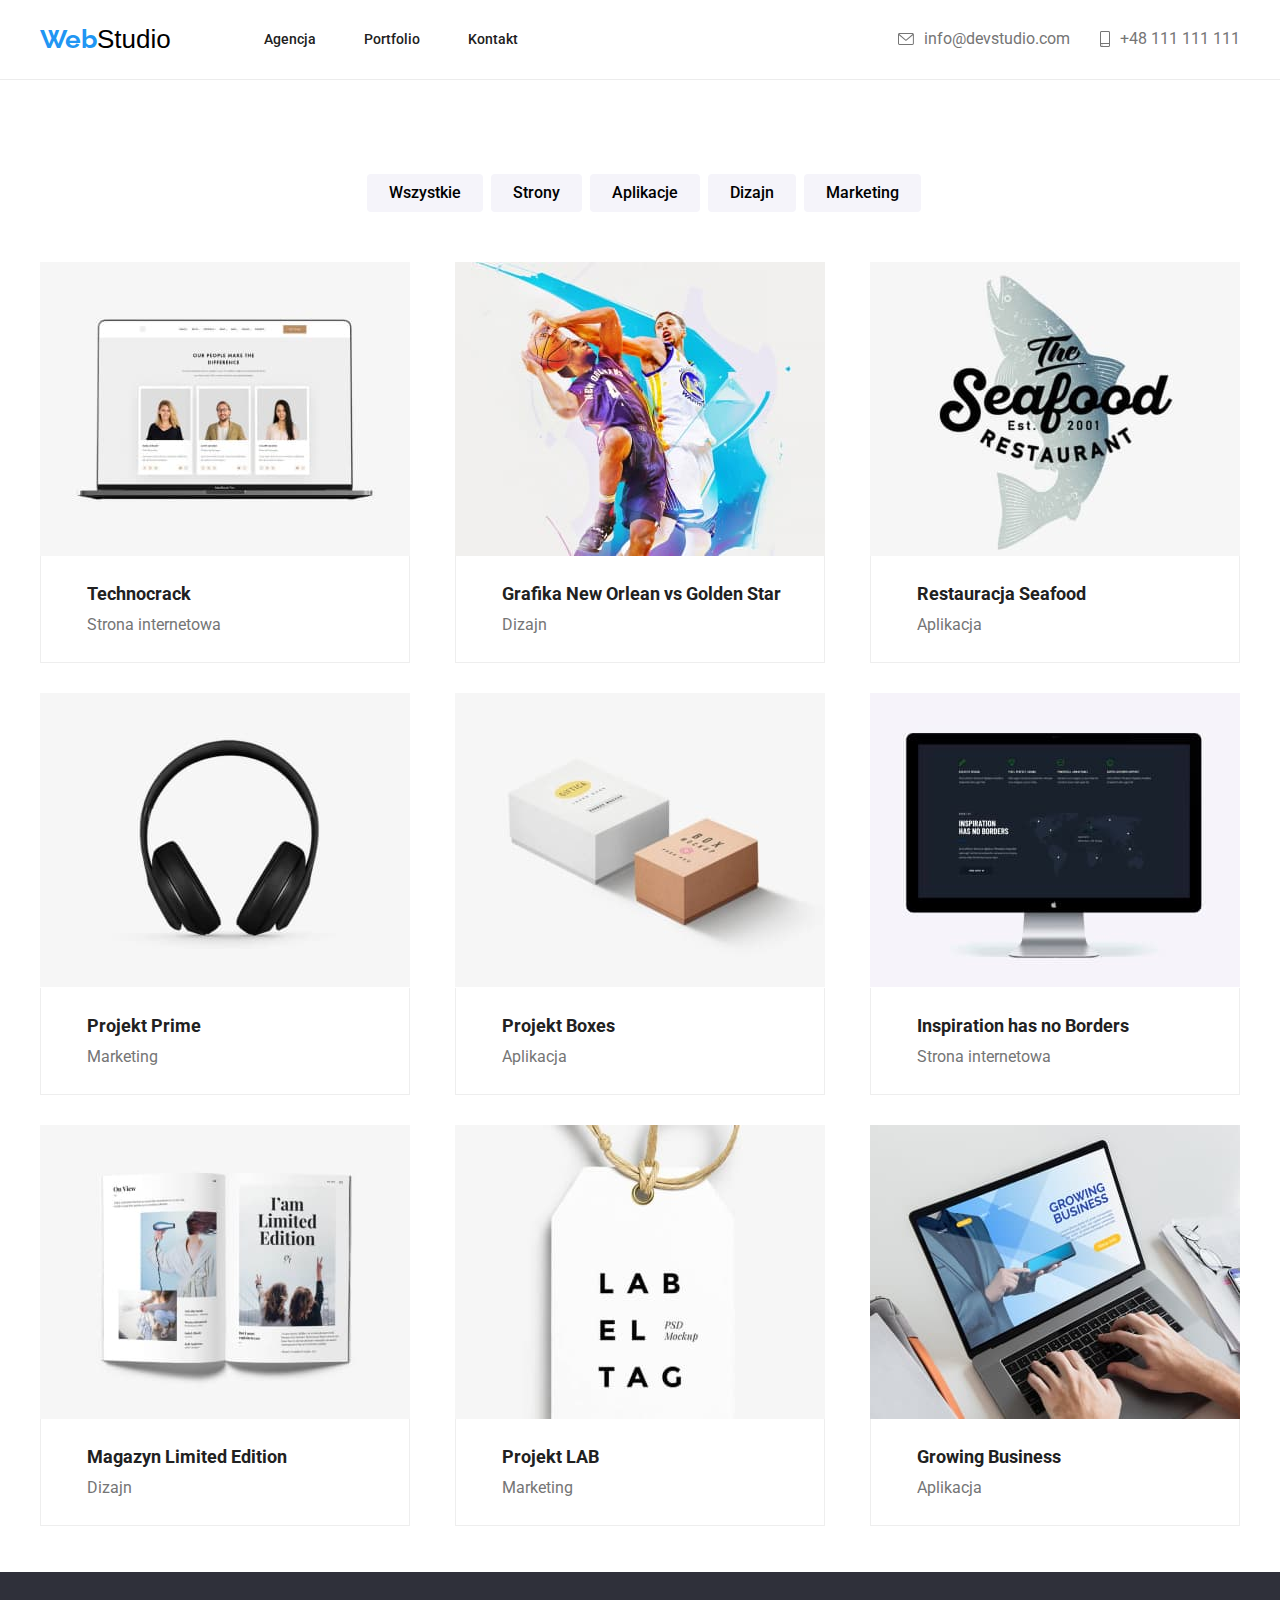
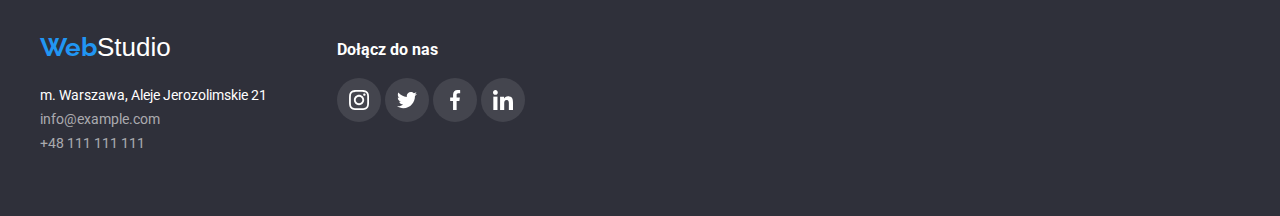
==== portfolio.html @ 2c004199 "clone" ====
<!DOCTYPE html>
<html lang="en">
  <head>
    <meta charset="UTF-8" />
    <meta http-equiv="X-UA-Compatible" content="IE=edge" />
    <meta name="viewport" content="width=device-width, initial-scale=1.0" />
    <link
      rel="stylesheet"
      href="https://cdnjs.cloudflare.com/ajax/libs/modern-normalize/1.0.0/modern-normalize.min.css"
    />
    <link rel="stylesheet" href="css/styles.css" />
    <link rel="preconnect" href="https://fonts.googleapis.com" />
    <link rel="preconnect" href="https://fonts.gstatic.com" crossorigin />
    <link
      href="https://fonts.googleapis.com/css2?family=Raleway:wght@700&family=Roboto:wght@400;500;700;900&display=swap"
      rel="stylesheet"
    />
    <title>Portfolio</title>
  </head>
  <body>
    <header class=" flex header-style ">
      <div class=" container flex ">
          <div class="flex">
            <a class="link" href="https://jaceksmyl.github.io/goit-markup-hw-01/"
              ><span class="logo">Web</span
              ><span class="logo-header">Studio</span></a>
            <nav class="flex">
              <ul class="nav-style flex">
                <li><a class="link" href="index.html">Agencja</a></li>
                <li>
                  <a class="link" href="portfolio.html">Portfolio</a>
                </li>
                <li class="link">Kontakt</li>
              </ul>
            </nav>    
          </div>
           <div class="flex">
              <svg class="icon-header flex" width="16" height="12">
                 <use href="./images/sprite-defs.svg#icon-envelope1"></use> 
           </svg>
              <a class="link-item" href="mailto:info@devstudio.com"
                >info@devstudio.com</a
              >
               <svg class="icon-header flex" width="10" height="16">
                 <use href="./images/sprite-defs.svg#icon-smartphone"></use> 
           </svg>
              <a class="link-item" href="tel:+48111111111">+48 111 111 111</a>
        </div>
      </div>
    </header>
    <main>
      <section>
        <div class="container">
          <ul class="menu flex-portfolio">
            <li><button class="buttons" type="button">Wszystkie</button></li>
            <li><button class="buttons" type="button">Strony</button></li>
            <li><button class="buttons" type="button">Aplikacje</button></li>
            <li><button class="buttons" type="button">Dizajn</button></li>
            <li><button class="buttons" type="button">Marketing</button></li>
          </ul>
        </div>
      </section>
      <section >
        <div class="container size-item">
          <ul class="flex flex-wrap">
            <li class="box-shadow">
              <img
                src="images/webside.jpg"
                alt="webside"
                width="370"
                height="294"
              />
              <div class="boxes">
                <h3 class="description">Technocrack</h3>
                <p class="description-item">Strona internetowa</p>
              </div>
            </li>
            <li class="box-shadow">
              <img
                src="images/basket.jpg"
                alt="basket"
                width="370"
                height="294"
              />
              <div class="boxes">
                <h3 class="description">Grafika New Orlean vs Golden Star</h3>
                <p class="description-item">Dizajn</p>
              </div>
            </li>
            <li class="box-shadow">
              <img
                src="images/imgseafood.jpg"
                alt="seafood"
                width="370"
                height="294"
              />
              <div class="boxes">
                <h3 class="description">Restauracja Seafood</h3>
                <p class="description-item">Aplikacja</p>
              </div>
            </li>
            <li class="box-shadow">
              <img
                src="images/imgheadphones.jpg"
                alt="headphones"
                width="370"
                height="294"
              />
              <div class="boxes">
                <h3 class="description">Projekt Prime</h3>
                <p class="description-item">Marketing</p>
              </div>
            </li>
            <li class="box-shadow">
              <img src="images/box.jpg" alt="" width="370" height="294" />
              <div class="boxes">
                <h3 class="description">Projekt Boxes</h3>
                <p class="description-item">Aplikacja</p>
              </div>
            </li>
            <li class="box-shadow">
              <img
                src="images/screen.jpg"
                alt="screen"
                width="370"
                height="294"
              />
              <div class="boxes">
                <h3 class="description">Inspiration has no Borders</h3>
                <p class="description-item">Strona internetowa</p>
              </div>
            </li>
            <li class="box-shadow">
              <img
                src="images/booklet.jpg"
                alt="booklet"
                width="370"
                height="294"
              />
              <div class="boxes">
                <h3 class="description">Magazyn Limited Edition</h3>
                <p class="description-item">Dizajn</p>
              </div>
            </li>
            <li class="box-shadow">
              <img
                src="images/labeltag.jpg"
                alt="lebeltag"
                width="370"
                height="294"
              />
              <div class="boxes">
                <h3 class="description">Projekt LAB</h3>
                <p class="description-item">Marketing</p>
              </div>
            </li>
            <li class="box-shadow">
              <img
                src="images/laptop.jpg"
                alt="laptop"
                width="370"
                height="294"
              />
              <div class="boxes">
                <h3 class="description">Growing Business</h3>
                <p class="description-item">Aplikacja</p>
              </div>
            </li>
          </ul>
        </div>
      </section>
    </main>
    <footer class="footer-color" >
      <div class="container flex-footer">
          <div class="footer-position">
            <a
              class="footer-style-item"
              href="https://jaceksmyl.github.io/goit-markup-hw-01/"
              ><span class="logo">Web</span><span class="logo-item">Studio</span></a
            >
            <address>m. Warszawa, Aleje Jerozolimskie 21</address>
            <a class="contacts" href="mailto:info@example.com">info@example.com</a
            ><br />
            <a class="contacts" href="tel:+48111111111">+48 111 111 111</a>
          </div>
          <div class="footer-position footer-position-item">
            <p class="style">Dołącz do nas </p>
            <a class="icon-footer-item">
              <svg class="icon-footer" >
                  <use href="./images/sprite-defs.svg#icon-instagram"></use>
              </svg>
            </a>
            <a class="icon-footer-item" >
              <svg class="icon-footer">
                <use href="./images/sprite-defs.svg#icon-twitter"></use>
            </svg></a>
            <a class="icon-footer-item" >
              <svg class="icon-footer" >
                <use href="./images/sprite-defs.svg#icon-facebook"></use>
            </svg>
            </a>
            <a class="icon-footer-item" >
              <svg class="icon-footer" >
                <use href="./images/sprite-defs.svg#icon-linkedin"></use>
            </svg></a>
          </div>
      </div>
    </footer>
  </body>
</html>
---- css/styles.css ----
*::before,
*::after {
  box-sizing: border-box;
}

body {
  font-family: "Roboto", "Raleway", sans-serif;
}

.nav-style {
  font-family: "Roboto", sans-serif;
  font-weight: 500;
  font-size: 14px;
  line-height: 1.14;
  width: 254px;
  justify-content: space-between;
  padding: 0px;
  margin-left: 93px;
}
.header-style {
  border-bottom: 1px solid #ececec;
  height: 80px;
}

.link {
  text-decoration: none;
  font-family: "Roboto", sans-serif;
  cursor: pointer;
  color: #212121;
}
.link-item {
  text-decoration: none;
  color: #757575;
  margin-right: 0px;
  display: flex;
  justify-content: center;
  align-items: center;
}
.link-item:hover,
.link-item:hover svg {
  fill: #2196f3;
  color: #2196f3;
  cursor: pointer;
}

.icon-header {
  fill: #757575;
  margin-right: 10px;
  margin-left: 30px;
}

.link:focus,
.link:hover {
  color: rgba(33, 150, 243, 1);
}

.title {
  color: #ffffff;
  height: 600px;
  text-align: center;
  padding-bottom: 94px;
}
.section-background {
  background: #2f303a;
}
.section-backround-item{
  background: #f5f4fa;
}
.background-image {
  background-image: linear-gradient(
      rgba(47, 48, 58, 0.4),
      rgba(47, 48, 58, 0.4)
    ),
    url("../images/overlay.jpg");
  background-repeat: no-repeat;
  background-position: 50% 50%;
  max-width: 1600px;
  margin: 0 auto;
}

.title-text {
  font-weight: 900;
  font-size: 44px;
  line-height: 1.36;
  letter-spacing: 0.06em;
  text-transform: uppercase;
  width: 696px;
  padding-top: 200px;
  border: 0px;
  text-align: center;
  margin: 0 auto;
}

.button {
  margin-top: 30px;
  line-height: 1.875;
  background-color: rgba(33, 150, 243, 1);
  color: rgba(255, 255, 255, 1);
  border-radius: 4px;
  font-weight: 700;
  padding: 10px 41px;
  border: 0px;
}
.button:hover {
  cursor: pointer;
}

.text-list {
  box-sizing: border-box;
}
.title-text-item {
  font-weight: 700;
  font-size: 14px;
  line-height: 1.14;
  color: #212121;
  width: 270px;
}

.text {
  font-size: 14px;
  line-height: 1.714;
  color: #757575;
  width: 270px;
}

.team {
  background: #f5f4fa;
}
.title-secondary {
  font-family: Roboto;
  font-size: 36px;
  font-weight: 700;
  line-height: 1.16;
  letter-spacing: 0.03em;
  color: rgba(33, 33, 33, 1);
  text-align: center;
  margin-bottom: 50px;
  margin-top: 0px;
}

.name {
  font-weight: 500;
  font-size: 16px;
  line-height: 1.187;
  color: rgba(33, 33, 33, 1);
  margin-top: 30px;
}
.position {
  color: rgba(117, 117, 117, 1);
  font-size: 16px;
  line-height: 1.187;
  margin-top: 10px;
}

.footer-style {
  padding-top: 60px;
  height: 252px;
}
.footer-style-item {
  text-decoration: none;
}
.footer-color {
  background: #2f303a;
  display: flex;
}
.logo {
  font-family: "Raleway", sans-serif;
  font-weight: 700;
  font-size: 26px;
  line-height: 1.192;
  color: #2196f3;
}
.logo-item {
  font-family: "Oleo Script", sans-serif;
  font-size: 26px;
  line-height: 1.192;
  color: #ffffff;
}

.logo-header {
  font-family: "Oleo Script", sans-serif;
  font-size: 26px;
  line-height: 1.38;
  color: black;
}

address {
  font-size: 14px;
  line-height: 1.724;
  color: #ffffff;
  padding-top: 20px;
  font-style: normal;
}
.contacts {
  font-size: 14px;
  line-height: 1.724;
  color: rgba(255, 255, 255, 0.6);
  text-decoration: none;
}
.contacts-portfolio {
  font-size: 14px;
  line-height: 1.724;
  color: rgba(255, 255, 255, 0.6);
}
.menu {
  font-weight: 500;
  font-size: 16px;
  line-height: 1.625;
  padding-left: 0px;
}
.buttons {
  padding: 6px 22px;
  border-style: none;
  border-radius: 4px;
  background: #f5f4fa;
  font-family: "Roboto";
  font-weight: 500;
  font-size: 16px;
  line-height: 26px;
  margin-left: 8px;
}
.buttons:focus,
.buttons:hover {
  background-color: #2196f3;
  color: #ffffff;
  cursor: pointer;
}

.description {
  font-weight: 700;
  font-size: 18px;
  line-height: 2;
  width: 322px;
  height: 36px;
  color: #212121;
  padding-left: 24px;
  margin: 0px;
}

.description-item {
  font-weight: 400;
  font-size: 16px;
  line-height: 1.625;
  width: 322px;
  height: 30px;
  color: #757575;
  padding-left: 24px;
  margin: 0px;
}
.box {
  box-sizing: content-box;
  border-radius: 0px 0px 4px 4px;
  width: 270px;
  text-align: center;
}
.box-shadow {
  margin-bottom: 30px;
}
.box-shadow:hover {
  cursor: pointer;
  box-shadow: 0px 1px 1px rgba(0, 0, 0, 0.12), 0px 4px 4px rgba(0, 0, 0, 0.06),
    1px 4px 6px rgba(0, 0, 0, 0.16);
}
.boxes {
  border-left: 1px solid rgba(238, 238, 238, 1);
  border-bottom: 1px solid rgba(238, 238, 238, 1);
  border-right: 1px solid rgba(238, 238, 238, 1);
  padding: 20px 22px;
  margin-top: -4px;
}
.boxes-team {
  box-shadow: 0px 1px 3px rgba(0, 0, 0, 0.12), 0px 1px 1px rgba(0, 0, 0, 0.14),
    0px 2px 1px rgba(0, 0, 0, 0.2);
  border-radius: 0px 0px 4px 4px;
  background: #ffffff;
}
.flex-boxes {
  align-items: center;
  padding-left: 0px;
}
.container {
  width: 1200px;
  margin: 0 auto;
}
.flex {
  display: flex;
  list-style: none;
  justify-content: space-between;
  align-items: center;
}
.flex-portfolio {
  display: flex;
  list-style: none;
  justify-content: center;
  align-content: flex-start;
  margin-top: 94px;
  margin-bottom: 50px;
}
.flex-wrap {
  flex-wrap: wrap;
  padding-left: 0px;
}
.style-color {
  padding-bottom: 94px;
  padding-top: 94px;
  padding-left: 0px;
  
}
.style-padding {
  padding-bottom: 94px;
  padding-top: 94px;
  padding-left: 0px;
}
.size-item {
  margin-top: 34px;
}
.style-margin {
  margin-bottom: 94px;
}

.icon:hover {
  fill: #2196f3;
  cursor: pointer;
}
.icon {
  fill: #757575;
  margin-right: 10px;
}
.icon-team {
  width: 20px;
  height: 20px;
}
.icons-box {
  display: inline-flex;
  fill: #afb1b8;
  width: 44px;
  height: 44px;
  align-items: center;
  justify-content: center;
}
.icons-box:hover {
  background: #2196f3;
  border-radius: 50%;
  fill: white;
  cursor: pointer;
}

.icon-castomers {
  display: flex;
  fill: #afb1b8;
}

.icons-background {
  background: #f5f4fa;
  border-radius: 4px;
  width: 270px;
  height: 120px;
  display: flex;
  justify-content: center;
  align-items: center;
}

.customers {
  list-style: none;
  padding: 0px;
  display: flex;
  justify-content: space-between;
}
.customers-box {
  box-sizing: border-box;
  border: 1px solid #afb1b8;
  border-radius: 4px;
  display: flex;
  justify-content: center;
  width: 170px;
  height: 92px;
}

.container-item {
  padding-bottom: 94px;
  padding-top: 94px;
}

.customers-box:hover svg {
  cursor: pointer;
  fill: #2196f3;
}
.customers-box:hover {
  border: 1px solid #2196f3;
  border-radius: 4px;
  cursor: pointer;
}

.icon-footer {
  fill: #ffffff;
  width: 20px;
  height: 20px;
}
.icon-footer-item {
  display: inline-flex;
  fill: white;
  cursor: pointer;
  background: rgba(255, 255, 255, 0.1);
  border-radius: 50%;
  width: 44px;
  height: 44px;
  align-items: center;
  justify-content: center;
  flex-direction: row;
}
.icon-footer-item:hover {
  background: #2196f3;
  
}

.flex-footer {
  display: flex;
}
.style {
  color: #ffffff;
  font-weight: 700;
  font-size: 16px;
  line-height: 16px;
  margin: 0 auto;
  padding-bottom: 20px;
  padding-top: 10px;
}
.footer-position {
  padding-top: 60px;
  padding-bottom: 60px;
}
.footer-position-item {
  margin-left: 70px;
}
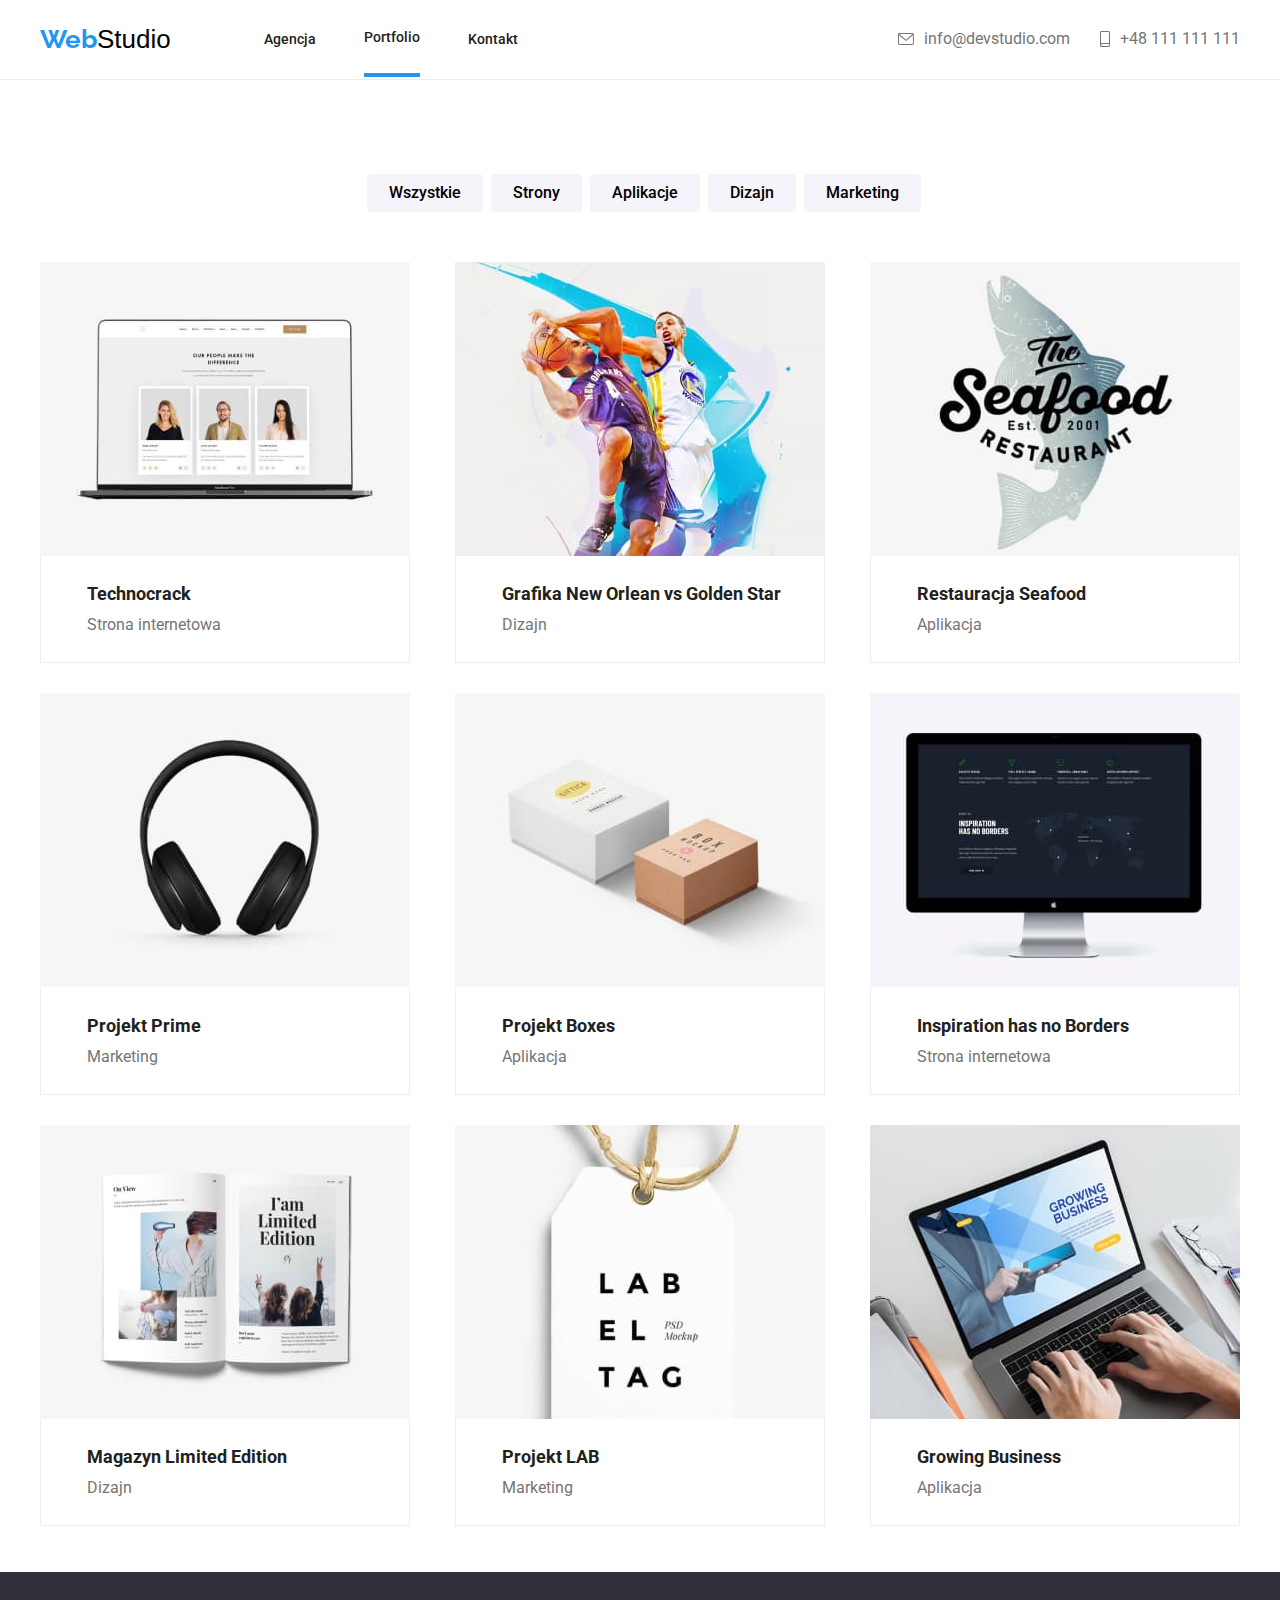
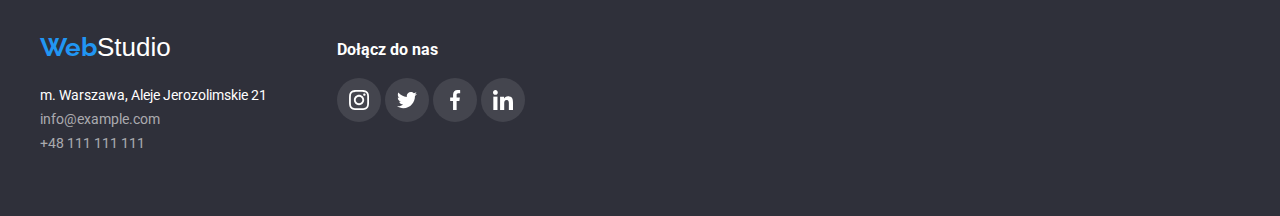
==== commit 3066ede3: "update" ====
--- a/portfolio.html
+++ b/portfolio.html
@@ -18,33 +18,36 @@
     <title>Portfolio</title>
   </head>
   <body>
-    <header class=" flex header-style ">
-      <div class=" container flex ">
-          <div class="flex">
-            <a class="link" href="https://jaceksmyl.github.io/goit-markup-hw-01/"
-              ><span class="logo">Web</span
-              ><span class="logo-header">Studio</span></a>
-            <nav class="flex">
-              <ul class="nav-style flex">
-                <li><a class="link" href="index.html">Agencja</a></li>
-                <li>
-                  <a class="link" href="portfolio.html">Portfolio</a>
-                </li>
-                <li class="link">Kontakt</li>
-              </ul>
-            </nav>    
-          </div>
-           <div class="flex">
-              <svg class="icon-header flex" width="16" height="12">
-                 <use href="./images/sprite-defs.svg#icon-envelope1"></use> 
-           </svg>
-              <a class="link-item" href="mailto:info@devstudio.com"
-                >info@devstudio.com</a
-              >
-               <svg class="icon-header flex" width="10" height="16">
-                 <use href="./images/sprite-defs.svg#icon-smartphone"></use> 
-           </svg>
-              <a class="link-item" href="tel:+48111111111">+48 111 111 111</a>
+    <header class="flex header-style">
+      <div class="container flex">
+        <div class="flex">
+          <a class="link-item" href="https://jaceksmyl.github.io/goit-markup-hw-01/"
+            ><span class="logo">Web</span
+            ><span class="logo-header">Studio</span></a
+          >
+          <nav class="flex">
+            <ul class="nav-style flex ">
+              <li ><a class="link " href="index.html">Agencja</a></li>
+              <li>
+                <a class="link active" href="portfolio.html">Portfolio</a>
+              </li>
+              <li class="link  ">Kontakt</li>
+            </ul>
+          </nav>
+        </div>
+        <div class="flex">
+          <a class="link-item" href="mailto:info@devstudio.com">
+            <svg class="icon-header" width="16" height="12">
+              <use href="./images/sprite-defs.svg#icon-envelope1"></use>
+            </svg>
+            info@devstudio.com</a
+          >
+          <a class="link-item" href="tel:+48111111111">
+            <svg class="icon-header" width="10" height="16">
+              <use href="./images/sprite-defs.svg#icon-smartphone"></use>
+            </svg>
+            +48 111 111 111
+          </a>
         </div>
       </div>
     </header>
--- a/css/styles.css
+++ b/css/styles.css
@@ -27,6 +27,10 @@
   font-family: "Roboto", sans-serif;
   cursor: pointer;
   color: #212121;
+  transition: cubic-bezier(0.4, 0, 0.2, 1);
+  transition-duration: 250ms;
+  transition-property: color;
+  
 }
 .link-item {
   text-decoration: none;
@@ -35,6 +39,11 @@
   display: flex;
   justify-content: center;
   align-items: center;
+   transition: cubic-bezier(0.4, 0, 0.2, 1);
+  transition-duration: 250ms;
+  transition-property: color, fill;
+  
+
 }
 .link-item:hover,
 .link-item:hover svg {
@@ -47,7 +56,11 @@
   fill: #757575;
   margin-right: 10px;
   margin-left: 30px;
-}
+   transition: cubic-bezier(0.4, 0, 0.2, 1);
+  transition-duration: 250ms;
+  transition: color;
+}
+
 
 .link:focus,
 .link:hover {
@@ -63,7 +76,7 @@
 .section-background {
   background: #2f303a;
 }
-.section-backround-item{
+.section-backround-item {
   background: #f5f4fa;
 }
 .background-image {
@@ -169,12 +182,17 @@
   font-size: 26px;
   line-height: 1.192;
   color: #2196f3;
+   transition: cubic-bezier(0.4, 0, 0.2, 1);
+  transition-duration: 250ms;
+
 }
 .logo-item {
   font-family: "Oleo Script", sans-serif;
   font-size: 26px;
   line-height: 1.192;
   color: #ffffff;
+   transition: cubic-bezier(0.4, 0, 0.2, 1);
+  transition-duration: 250ms;
 }
 
 .logo-header {
@@ -182,6 +200,8 @@
   font-size: 26px;
   line-height: 1.38;
   color: black;
+   transition: cubic-bezier(0.4, 0, 0.2, 1);
+  transition-duration: 250ms;
 }
 
 address {
@@ -218,6 +238,9 @@
   font-size: 16px;
   line-height: 26px;
   margin-left: 8px;
+   transition: cubic-bezier(0.4, 0, 0.2, 1);
+  transition-duration: 250ms;
+  transition-property: color, background-color;
 }
 .buttons:focus,
 .buttons:hover {
@@ -255,6 +278,9 @@
 }
 .box-shadow {
   margin-bottom: 30px;
+   transition: cubic-bezier(0.4, 0, 0.2, 1);
+  transition-duration: 250ms;
+  transition-property: box-shadow;
 }
 .box-shadow:hover {
   cursor: pointer;
@@ -277,6 +303,7 @@
 .flex-boxes {
   align-items: center;
   padding-left: 0px;
+
 }
 .container {
   width: 1200px;
@@ -304,7 +331,6 @@
   padding-bottom: 94px;
   padding-top: 94px;
   padding-left: 0px;
-  
 }
 .style-padding {
   padding-bottom: 94px;
@@ -329,6 +355,8 @@
 .icon-team {
   width: 20px;
   height: 20px;
+   transition: cubic-bezier(0.4, 0, 0.2, 1);
+  transition-duration: 250ms;
 }
 .icons-box {
   display: inline-flex;
@@ -345,9 +373,12 @@
   cursor: pointer;
 }
 
-.icon-castomers {
+.icon-customers {
   display: flex;
   fill: #afb1b8;
+   transition: cubic-bezier(0.4, 0, 0.2, 1);
+  transition-duration: 250ms;
+  transition-property: fill,;
 }
 
 .icons-background {
@@ -407,10 +438,12 @@
   align-items: center;
   justify-content: center;
   flex-direction: row;
+   transition: cubic-bezier(0.4, 0, 0.2, 1);
+  transition-duration: 250ms;
+  transition-property: background-color;
 }
 .icon-footer-item:hover {
-  background: #2196f3;
-  
+  background-color: #2196f3;
 }
 
 .flex-footer {
@@ -432,3 +465,33 @@
 .footer-position-item {
   margin-left: 70px;
 }
+.label{
+position: absolute;
+top: 0;
+right: 0;
+color: red;
+width: 370px;
+height: 70px;
+background: rgba(47, 48, 58, 0.8);
+margin: 0px;
+top: 224px;
+text-align: center;
+padding-top: 27px;
+font-weight: 700;
+font-size: 14px;
+line-height: 16px;
+text-transform: uppercase;
+color: #FFFFFF;
+
+}
+.label-position{
+  position: relative;
+ 
+}
+.active::after{
+  content: "";
+  display: block;
+  border: 2px solid #2196F3;
+position: relative;
+top:28px
+}
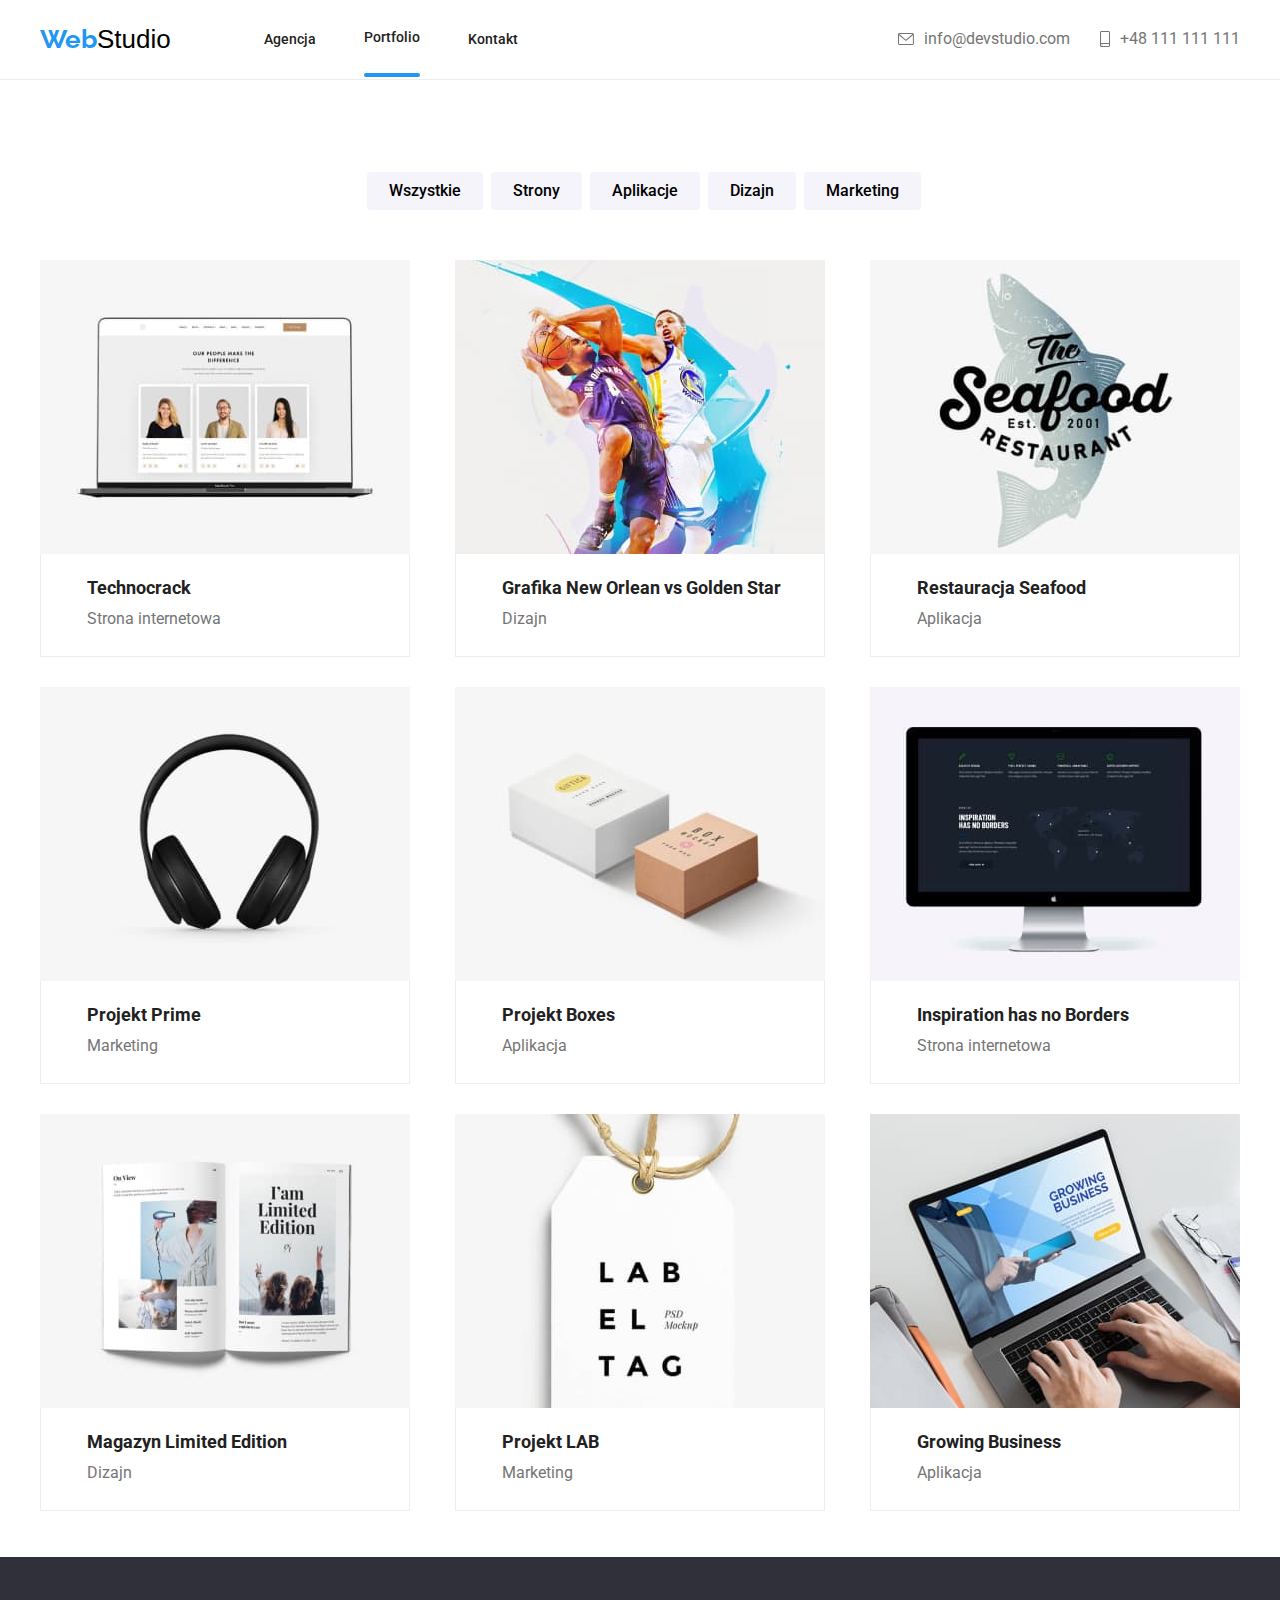
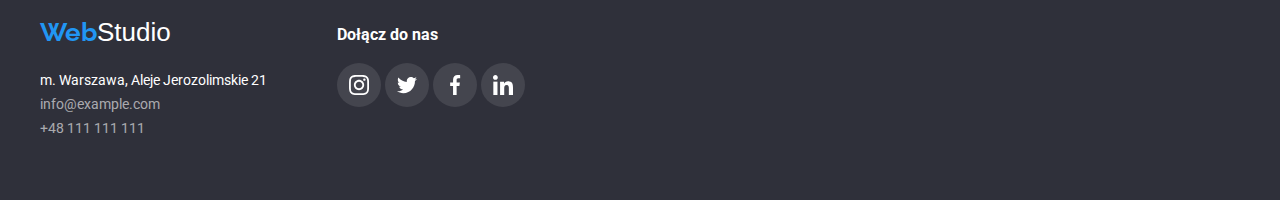
==== commit 82eb5069: "update" ====
--- a/portfolio.html
+++ b/portfolio.html
@@ -21,17 +21,19 @@
     <header class="flex header-style">
       <div class="container flex">
         <div class="flex">
-          <a class="link-item" href="https://jaceksmyl.github.io/goit-markup-hw-01/"
+          <a
+            class="link-item"
+            href="https://jaceksmyl.github.io/goit-markup-hw-01/"
             ><span class="logo">Web</span
             ><span class="logo-header">Studio</span></a
           >
           <nav class="flex">
-            <ul class="nav-style flex ">
-              <li ><a class="link " href="index.html">Agencja</a></li>
+            <ul class="nav-style flex">
+              <li><a class="link" href="index.html">Agencja</a></li>
               <li>
                 <a class="link active" href="portfolio.html">Portfolio</a>
               </li>
-              <li class="link  ">Kontakt</li>
+              <li class="link">Kontakt</li>
             </ul>
           </nav>
         </div>
@@ -63,107 +65,200 @@
           </ul>
         </div>
       </section>
-      <section >
+      <section>
         <div class="container size-item">
           <ul class="flex flex-wrap">
             <li class="box-shadow">
-              <img
-                src="images/webside.jpg"
-                alt="webside"
-                width="370"
-                height="294"
-              />
+              <div class="box-hidden">
+                <img
+                  src="images/webside.jpg"
+                  alt="webside"
+                  width="370"
+                  height="294"
+                />
+                <div class="overlay">
+                  <p>
+                    Technocrack jest popularną platformą wykorzystywaną do
+                    rozpowszechniania koronawirusa. Firmy wykorzystują tę
+                    platformę do celów szpiegowskich i ataków na
+                    niezabezpieczone serwery konkurencji.
+                  </p>
+                </div>
+              </div>
               <div class="boxes">
                 <h3 class="description">Technocrack</h3>
                 <p class="description-item">Strona internetowa</p>
               </div>
             </li>
-            <li class="box-shadow">
-              <img
-                src="images/basket.jpg"
-                alt="basket"
-                width="370"
-                height="294"
-              />
+
+            <li class="box-shadow">
+              <div class="box-hidden">
+                <img
+                  src="images/basket.jpg"
+                  alt="basket"
+                  width="370"
+                  height="294"
+                />
+                <div class="overlay">
+                  <p>
+                    Technocrack jest popularną platformą wykorzystywaną do
+                    rozpowszechniania koronawirusa. Firmy wykorzystują tę
+                    platformę do celów szpiegowskich i ataków na
+                    niezabezpieczone serwery konkurencji.
+                  </p>
+                </div>
+              </div>
               <div class="boxes">
                 <h3 class="description">Grafika New Orlean vs Golden Star</h3>
                 <p class="description-item">Dizajn</p>
               </div>
             </li>
             <li class="box-shadow">
-              <img
-                src="images/imgseafood.jpg"
-                alt="seafood"
-                width="370"
-                height="294"
-              />
+              <div class="box-hidden">
+                <img
+                  src="images/imgseafood.jpg"
+                  alt="seafood"
+                  width="370"
+                  height="294"
+                />
+                <div class="overlay">
+                  <p>
+                    Technocrack jest popularną platformą wykorzystywaną do
+                    rozpowszechniania koronawirusa. Firmy wykorzystują tę
+                    platformę do celów szpiegowskich i ataków na niezabezpieczone
+                    serwery konkurencji.
+                  </p>
+                </div>
+              </div>
               <div class="boxes">
                 <h3 class="description">Restauracja Seafood</h3>
                 <p class="description-item">Aplikacja</p>
               </div>
             </li>
             <li class="box-shadow">
-              <img
-                src="images/imgheadphones.jpg"
-                alt="headphones"
-                width="370"
-                height="294"
-              />
+              <div class="box-hidden">
+                <img
+                  src="images/imgheadphones.jpg"
+                  alt="headphones"
+                  width="370"
+                  height="294"
+                />
+                <div class="overlay">
+                  <p>
+                    Technocrack jest popularną platformą wykorzystywaną do
+                    rozpowszechniania koronawirusa. Firmy wykorzystują tę
+                    platformę do celów szpiegowskich i ataków na niezabezpieczone
+                    serwery konkurencji.
+                  </p>
+                </div>
+              </div>
               <div class="boxes">
                 <h3 class="description">Projekt Prime</h3>
                 <p class="description-item">Marketing</p>
               </div>
             </li>
             <li class="box-shadow">
-              <img src="images/box.jpg" alt="" width="370" height="294" />
+              <div class="box-hidden">
+                <img src="images/box.jpg" alt="boxes" width="370" height="294" />
+                <div class="overlay">
+                  <p>
+                    Technocrack jest popularną platformą wykorzystywaną do
+                    rozpowszechniania koronawirusa. Firmy wykorzystują tę
+                    platformę do celów szpiegowskich i ataków na niezabezpieczone
+                    serwery konkurencji
+                  </p>
+                </div>
+              </div>
               <div class="boxes">
                 <h3 class="description">Projekt Boxes</h3>
                 <p class="description-item">Aplikacja</p>
               </div>
             </li>
             <li class="box-shadow">
-              <img
-                src="images/screen.jpg"
-                alt="screen"
-                width="370"
-                height="294"
-              />
+              <div class="box-hidden">
+
+                  <img
+                    src="images/screen.jpg"
+                    alt="screen"
+                    width="370"
+                    height="294"
+                  />
+                  <div class="overlay">
+                    <p>
+                      Technocrack jest popularną platformą wykorzystywaną do
+                      rozpowszechniania koronawirusa. Firmy wykorzystują tę
+                      platformę do celów szpiegowskich i ataków na niezabezpieczone
+                      serwery konkurencji.
+                    </p>
+                  </div>
+              </div>
               <div class="boxes">
                 <h3 class="description">Inspiration has no Borders</h3>
                 <p class="description-item">Strona internetowa</p>
               </div>
             </li>
             <li class="box-shadow">
-              <img
-                src="images/booklet.jpg"
-                alt="booklet"
-                width="370"
-                height="294"
-              />
+              <div class="box-hidden">
+                  <img
+                    src="images/booklet.jpg"
+                    alt="booklet"
+                    width="370"
+                    height="294"
+                  />
+                  <div class="overlay">
+                    <p>
+                      Technocrack jest popularną platformą wykorzystywaną do
+                      rozpowszechniania koronawirusa. Firmy wykorzystują tę
+                      platformę do celów szpiegowskich i ataków na niezabezpieczone
+                      serwery konkurencji.
+                    </p>
+                  </div>
+              </div>
               <div class="boxes">
                 <h3 class="description">Magazyn Limited Edition</h3>
                 <p class="description-item">Dizajn</p>
               </div>
             </li>
             <li class="box-shadow">
-              <img
-                src="images/labeltag.jpg"
-                alt="lebeltag"
-                width="370"
-                height="294"
-              />
+              <div class="box-hidden">
+
+                  <img
+                    src="images/labeltag.jpg"
+                    alt="lebeltag"
+                    width="370"
+                    height="294"
+                  />
+                  <div class="overlay">
+                    <p>
+                      Technocrack jest popularną platformą wykorzystywaną do
+                      rozpowszechniania koronawirusa. Firmy wykorzystują tę
+                      platformę do celów szpiegowskich i ataków na niezabezpieczone
+                      serwery konkurencji.
+                    </p>
+                  </div>
+              </div>
               <div class="boxes">
                 <h3 class="description">Projekt LAB</h3>
                 <p class="description-item">Marketing</p>
               </div>
             </li>
             <li class="box-shadow">
-              <img
-                src="images/laptop.jpg"
-                alt="laptop"
-                width="370"
-                height="294"
-              />
+                <div  class="box-hidden">
+                  <img
+                    src="images/laptop.jpg"
+                    alt="laptop"
+                    width="370"
+                    height="294"
+                  />
+                  <div class="overlay">
+                    <p>
+                      Technocrack jest popularną platformą wykorzystywaną do
+                      rozpowszechniania koronawirusa. Firmy wykorzystują tę
+                      platformę do celów szpiegowskich i ataków na niezabezpieczone
+                      serwery konkurencji.
+                    </p>
+                  </div>
+              </div>
               <div class="boxes">
                 <h3 class="description">Growing Business</h3>
                 <p class="description-item">Aplikacja</p>
@@ -173,40 +268,41 @@
         </div>
       </section>
     </main>
-    <footer class="footer-color" >
+    <footer class="footer-color">
       <div class="container flex-footer">
-          <div class="footer-position">
-            <a
-              class="footer-style-item"
-              href="https://jaceksmyl.github.io/goit-markup-hw-01/"
-              ><span class="logo">Web</span><span class="logo-item">Studio</span></a
-            >
-            <address>m. Warszawa, Aleje Jerozolimskie 21</address>
-            <a class="contacts" href="mailto:info@example.com">info@example.com</a
-            ><br />
-            <a class="contacts" href="tel:+48111111111">+48 111 111 111</a>
-          </div>
-          <div class="footer-position footer-position-item">
-            <p class="style">Dołącz do nas </p>
-            <a class="icon-footer-item">
-              <svg class="icon-footer" >
-                  <use href="./images/sprite-defs.svg#icon-instagram"></use>
-              </svg>
-            </a>
-            <a class="icon-footer-item" >
-              <svg class="icon-footer">
-                <use href="./images/sprite-defs.svg#icon-twitter"></use>
-            </svg></a>
-            <a class="icon-footer-item" >
-              <svg class="icon-footer" >
-                <use href="./images/sprite-defs.svg#icon-facebook"></use>
+        <div class="footer-position">
+          <a
+            class="footer-style-item"
+            href="https://jaceksmyl.github.io/goit-markup-hw-01/"
+            ><span class="logo">Web</span
+            ><span class="logo-item">Studio</span></a
+          >
+          <address>m. Warszawa, Aleje Jerozolimskie 21</address>
+          <a class="contacts" href="mailto:info@example.com">info@example.com</a
+          ><br />
+          <a class="contacts" href="tel:+48111111111">+48 111 111 111</a>
+        </div>
+        <div class="footer-position footer-position-item">
+          <p class="style">Dołącz do nas</p>
+          <a class="icon-footer-item">
+            <svg class="icon-footer">
+              <use href="./images/sprite-defs.svg#icon-instagram"></use>
             </svg>
-            </a>
-            <a class="icon-footer-item" >
-              <svg class="icon-footer" >
-                <use href="./images/sprite-defs.svg#icon-linkedin"></use>
-            </svg></a>
-          </div>
+          </a>
+          <a class="icon-footer-item">
+            <svg class="icon-footer">
+              <use href="./images/sprite-defs.svg#icon-twitter"></use></svg
+          ></a>
+          <a class="icon-footer-item">
+            <svg class="icon-footer">
+              <use href="./images/sprite-defs.svg#icon-facebook"></use>
+            </svg>
+          </a>
+          <a class="icon-footer-item">
+            <svg class="icon-footer">
+              <use href="./images/sprite-defs.svg#icon-linkedin"></use></svg
+          ></a>
+        </div>
       </div>
     </footer>
   </body>
--- a/css/styles.css
+++ b/css/styles.css
@@ -20,6 +20,7 @@
 .header-style {
   border-bottom: 1px solid #ececec;
   height: 80px;
+  margin-bottom: -2px;
 }
 
 .link {
@@ -30,7 +31,6 @@
   transition: cubic-bezier(0.4, 0, 0.2, 1);
   transition-duration: 250ms;
   transition-property: color;
-  
 }
 .link-item {
   text-decoration: none;
@@ -39,11 +39,9 @@
   display: flex;
   justify-content: center;
   align-items: center;
-   transition: cubic-bezier(0.4, 0, 0.2, 1);
+  transition: cubic-bezier(0.4, 0, 0.2, 1);
   transition-duration: 250ms;
   transition-property: color, fill;
-  
-
 }
 .link-item:hover,
 .link-item:hover svg {
@@ -56,11 +54,10 @@
   fill: #757575;
   margin-right: 10px;
   margin-left: 30px;
-   transition: cubic-bezier(0.4, 0, 0.2, 1);
+  transition: cubic-bezier(0.4, 0, 0.2, 1);
   transition-duration: 250ms;
   transition: color;
 }
-
 
 .link:focus,
 .link:hover {
@@ -182,16 +179,15 @@
   font-size: 26px;
   line-height: 1.192;
   color: #2196f3;
-   transition: cubic-bezier(0.4, 0, 0.2, 1);
-  transition-duration: 250ms;
-
+  transition: cubic-bezier(0.4, 0, 0.2, 1);
+  transition-duration: 250ms;
 }
 .logo-item {
   font-family: "Oleo Script", sans-serif;
   font-size: 26px;
   line-height: 1.192;
   color: #ffffff;
-   transition: cubic-bezier(0.4, 0, 0.2, 1);
+  transition: cubic-bezier(0.4, 0, 0.2, 1);
   transition-duration: 250ms;
 }
 
@@ -200,7 +196,7 @@
   font-size: 26px;
   line-height: 1.38;
   color: black;
-   transition: cubic-bezier(0.4, 0, 0.2, 1);
+  transition: cubic-bezier(0.4, 0, 0.2, 1);
   transition-duration: 250ms;
 }
 
@@ -238,7 +234,7 @@
   font-size: 16px;
   line-height: 26px;
   margin-left: 8px;
-   transition: cubic-bezier(0.4, 0, 0.2, 1);
+  transition: cubic-bezier(0.4, 0, 0.2, 1);
   transition-duration: 250ms;
   transition-property: color, background-color;
 }
@@ -278,14 +274,22 @@
 }
 .box-shadow {
   margin-bottom: 30px;
-   transition: cubic-bezier(0.4, 0, 0.2, 1);
-  transition-duration: 250ms;
-  transition-property: box-shadow;
-}
+  transition: cubic-bezier(0.4, 0, 0.2, 1);
+  transition-duration: 250ms;
+  transition-property: box-shadow, overlay;
+  position: relative;
+}
+.box-hidden{
+  width: 370px;
+  height: 294px;
+  overflow: hidden;
+}
+
 .box-shadow:hover {
   cursor: pointer;
   box-shadow: 0px 1px 1px rgba(0, 0, 0, 0.12), 0px 4px 4px rgba(0, 0, 0, 0.06),
     1px 4px 6px rgba(0, 0, 0, 0.16);
+  
 }
 .boxes {
   border-left: 1px solid rgba(238, 238, 238, 1);
@@ -303,7 +307,6 @@
 .flex-boxes {
   align-items: center;
   padding-left: 0px;
-
 }
 .container {
   width: 1200px;
@@ -355,7 +358,7 @@
 .icon-team {
   width: 20px;
   height: 20px;
-   transition: cubic-bezier(0.4, 0, 0.2, 1);
+  transition: cubic-bezier(0.4, 0, 0.2, 1);
   transition-duration: 250ms;
 }
 .icons-box {
@@ -376,9 +379,9 @@
 .icon-customers {
   display: flex;
   fill: #afb1b8;
-   transition: cubic-bezier(0.4, 0, 0.2, 1);
-  transition-duration: 250ms;
-  transition-property: fill,;
+  transition: cubic-bezier(0.4, 0, 0.2, 1);
+  transition-duration: 250ms;
+  transition-property: fill;
 }
 
 .icons-background {
@@ -438,7 +441,7 @@
   align-items: center;
   justify-content: center;
   flex-direction: row;
-   transition: cubic-bezier(0.4, 0, 0.2, 1);
+  transition: cubic-bezier(0.4, 0, 0.2, 1);
   transition-duration: 250ms;
   transition-property: background-color;
 }
@@ -465,33 +468,59 @@
 .footer-position-item {
   margin-left: 70px;
 }
-.label{
-position: absolute;
-top: 0;
-right: 0;
-color: red;
-width: 370px;
-height: 70px;
-background: rgba(47, 48, 58, 0.8);
-margin: 0px;
-top: 224px;
-text-align: center;
-padding-top: 27px;
-font-weight: 700;
-font-size: 14px;
-line-height: 16px;
-text-transform: uppercase;
-color: #FFFFFF;
-
-}
-.label-position{
+.label {
+  position: absolute;
+  top: 0;
+  right: 0;
+  color: red;
+  width: 370px;
+  height: 70px;
+  background: rgba(47, 48, 58, 0.8);
+  margin: 0px;
+  top: 224px;
+  text-align: center;
+  padding-top: 27px;
+  font-weight: 700;
+  font-size: 14px;
+  line-height: 16px;
+  text-transform: uppercase;
+  color: #ffffff;
+}
+.label-position {
   position: relative;
- 
-}
-.active::after{
+}
+.active::after {
   content: "";
   display: block;
-  border: 2px solid #2196F3;
-position: relative;
-top:28px
-}
+  border: 2px solid #2196f3;
+  border-radius: 2px;
+  position: relative;
+  top: 28px;
+}
+.overlay {
+  position: relative;
+  
+  width: 370px;
+  height: 294px;
+  background: rgba(33, 150, 243, 0.9);
+  transition: cubic-bezier(0.4, 0, 0.2, 1);
+  transition-duration: 250ms;
+
+}
+
+.overlay > p {
+  color: #fff;
+  padding: 49px 45px 49px 24px;
+  margin: 0;
+ font-weight: 400;
+font-size: 18px;
+line-height: 28px;
+  letter-spacing: 0.03em;
+
+}
+.box-hidden:hover .overlay {
+transform:translateY(-100%);
+transition: transform 250ms ease; 
+
+
+}
